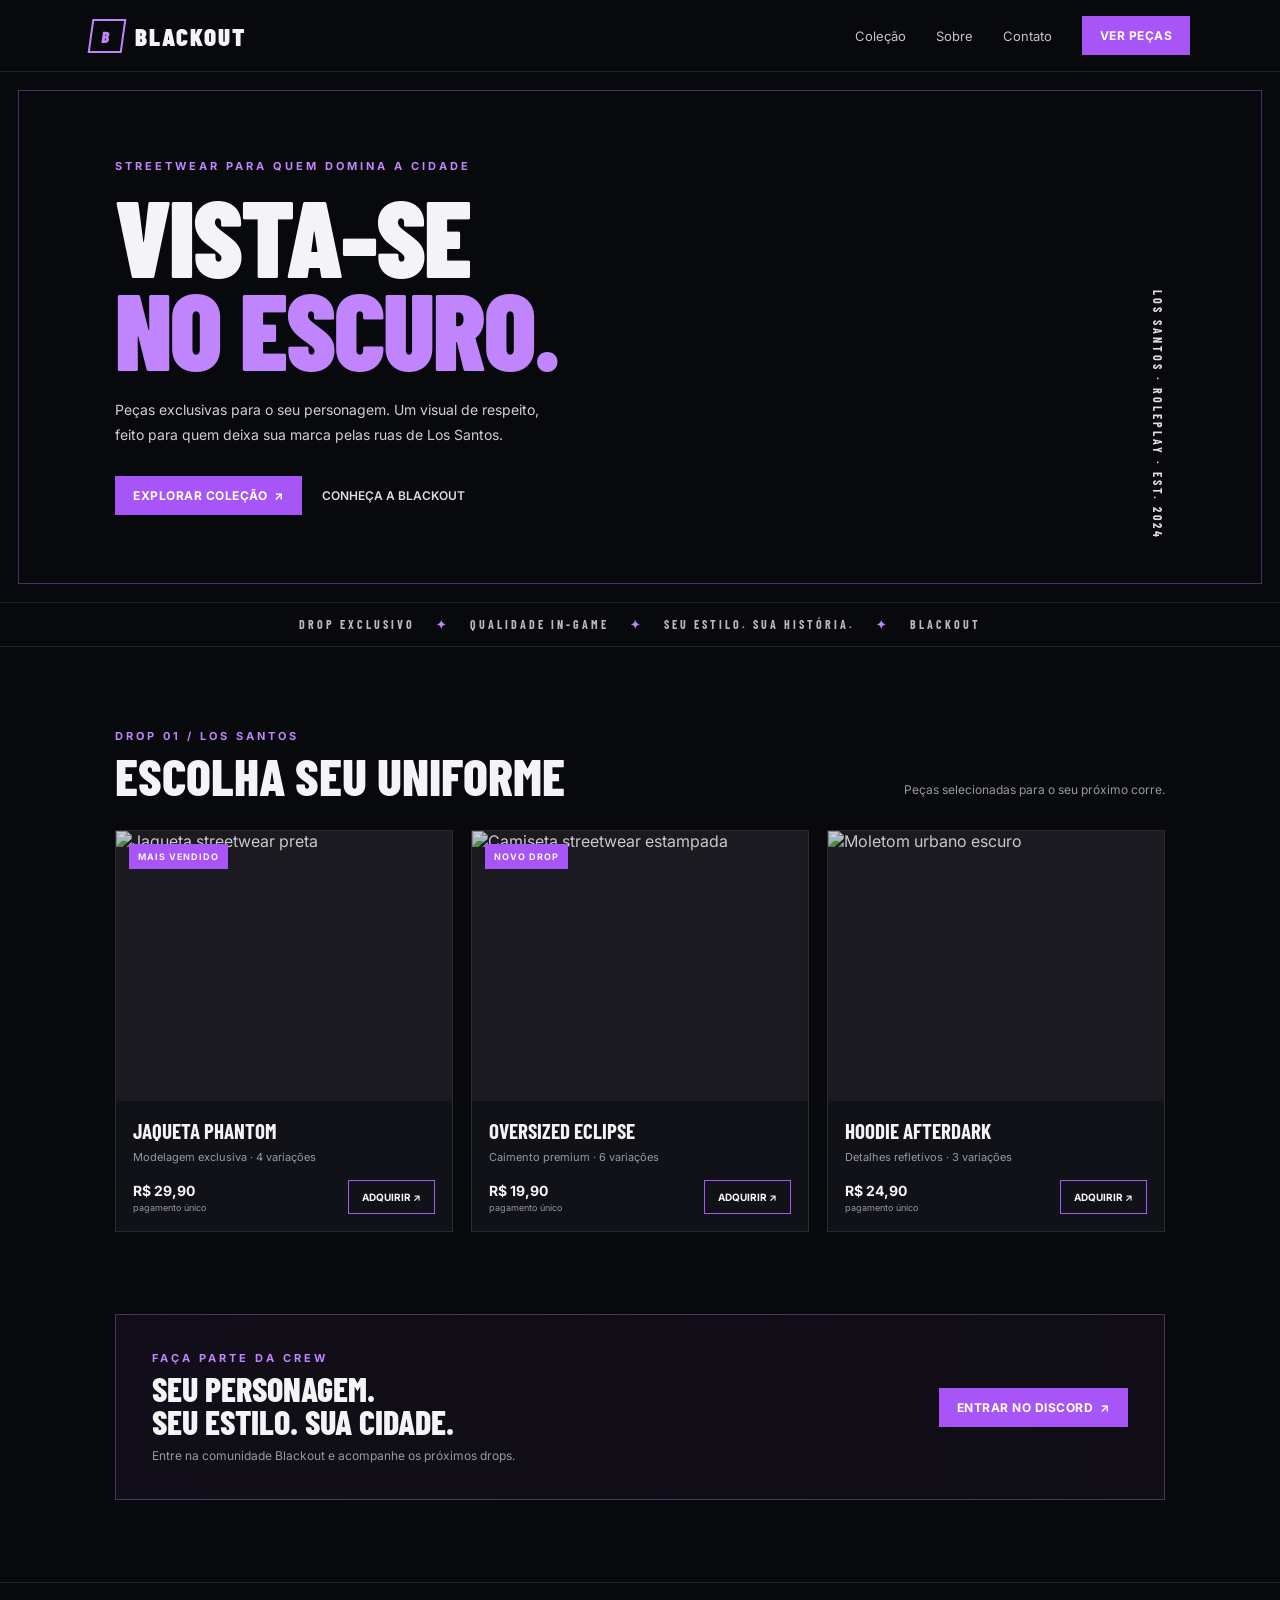
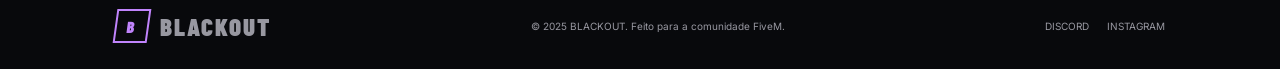
==== index.html @ ffcaeccf "versão inicial" ====
<!DOCTYPE html>
<html lang="pt-BR">
<head>
  <meta charset="UTF-8">
  <meta name="viewport" content="width=device-width, initial-scale=1.0">
  <meta name="theme-color" content="#08090c">
  <title>BLACKOUT — Streetwear para FiveM</title>

  <link rel="preconnect" href="https://fonts.googleapis.com">
  <link rel="preconnect" href="https://fonts.gstatic.com" crossorigin>
  <link href="https://fonts.googleapis.com/css2?family=Barlow+Condensed:wght@500;600;700;800;900&family=Inter:wght@400;500;600;700&display=swap" rel="stylesheet">

  <style>
    :root {
      --bg: #08090c;
      --panel: #111217;
      --text: #f4f3f5;
      --muted: #9898a1;
      --accent: #a855f7;
      --accent-bright: #c084fc;
      --line: rgba(255,255,255,.1);
    }

    * { box-sizing: border-box; }

    html { scroll-behavior: smooth; }

    body {
      margin: 0;
      background: var(--bg);
      color: var(--text);
      font-family: Inter, sans-serif;
    }

    a { color: inherit; text-decoration: none; }

    button { font: inherit; }

    .topbar {
      height: 72px;
      padding: 0 7%;
      display: flex;
      justify-content: space-between;
      align-items: center;
      border-bottom: 1px solid var(--line);
      background: rgba(8,9,12,.92);
    }

    .brand {
      display: flex;
      align-items: center;
      gap: 11px;
      font-family: "Barlow Condensed", sans-serif;
      font-weight: 900;
      font-size: 25px;
      letter-spacing: 2px;
    }

    .brand-mark {
      width: 34px;
      height: 34px;
      display: grid;
      place-items: center;
      border: 2px solid var(--accent-bright);
      color: var(--accent-bright);
      font-size: 16px;
      transform: skew(-8deg);
    }

    nav { display: flex; gap: 30px; align-items: center; }
    nav a { color: #c4c2ca; font-size: 13px; transition: color .2s; }
    nav a:hover { color: var(--accent-bright); }

    .nav-button, .button {
      background: var(--accent);
      color: white;
      border: 0;
      padding: 12px 18px;
      font-size: 12px;
      font-weight: 700;
      letter-spacing: .5px;
      cursor: pointer;
      transition: .2s;
    }

    .nav-button:hover, .button:hover {
      background: var(--accent-bright);
      transform: translateY(-2px);
    }

    .hero {
      min-height: 530px;
      position: relative;
      display: flex;
      align-items: center;
      overflow: hidden;
      padding: 70px 9%;
      background:
        linear-gradient(90deg, rgba(8,9,12,.96) 0%, rgba(8,9,12,.78) 47%, rgba(8,9,12,.18) 100%),
        linear-gradient(0deg, var(--bg), transparent 30%),
        url("https://images.unsplash.com/photo-1519608487953-e999c86e7455?auto=format&fit=crop&w=2000&q=85")
        center 45% / cover;
    }

    .hero::after {
      content: "";
      position: absolute;
      inset: 18px;
      border: 1px solid rgba(192,132,252,.35);
      pointer-events: none;
    }

    .hero-content { position: relative; z-index: 1; max-width: 650px; }

    .eyebrow {
      color: var(--accent-bright);
      font-size: 11px;
      font-weight: 700;
      letter-spacing: 3px;
      text-transform: uppercase;
    }

    h1, h2, h3, p { margin-top: 0; }

    h1 {
      margin: 16px 0;
      font: 900 clamp(58px, 9vw, 108px)/.86 "Barlow Condensed", sans-serif;
      letter-spacing: -2px;
    }

    h1 span { color: var(--accent-bright); }

    .hero p {
      max-width: 440px;
      margin: 22px 0 28px;
      color: #d0ced6;
      font-size: 14px;
      line-height: 1.8;
    }

    .hero-actions { display: flex; align-items: center; gap: 20px; }
    .text-link { color: #dedbe3; font-size: 12px; font-weight: 600; }
    .text-link:hover { color: var(--accent-bright); }

    .hero-tag {
      position: absolute;
      right: 9%;
      bottom: 62px;
      color: #ddd;
      font: 700 12px "Barlow Condensed", sans-serif;
      letter-spacing: 3px;
      writing-mode: vertical-rl;
    }

    .ticker {
      border-top: 1px solid var(--line);
      border-bottom: 1px solid var(--line);
      padding: 14px 0;
      overflow: hidden;
      color: #bbb7c2;
      font: 700 12px "Barlow Condensed", sans-serif;
      letter-spacing: 3px;
      text-align: center;
    }

    .ticker span { color: var(--accent-bright); margin: 0 16px; }

    .section { padding: 82px 9%; }

    .section-heading {
      display: flex;
      justify-content: space-between;
      align-items: end;
      margin-bottom: 30px;
      gap: 20px;
    }

    h2 {
      margin: 8px 0 0;
      font: 800 clamp(36px, 5vw, 52px)/.95 "Barlow Condensed", sans-serif;
      text-transform: uppercase;
    }

    .section-heading p { color: var(--muted); font-size: 12px; margin-bottom: 3px; }

    .products {
      display: grid;
      grid-template-columns: repeat(3, 1fr);
      gap: 18px;
    }

    .product-card {
      background: var(--panel);
      border: 1px solid var(--line);
      transition: transform .2s, border-color .2s;
    }

    .product-card:hover {
      transform: translateY(-5px);
      border-color: rgba(192,132,252,.6);
    }

    .product-image {
      height: 270px;
      position: relative;
      overflow: hidden;
      background: #1a1a20;
    }

    .product-image img {
      width: 100%;
      height: 100%;
      object-fit: cover;
      opacity: .8;
      transition: transform .4s;
    }

    .product-card:hover img { transform: scale(1.05); }

    .badge {
      position: absolute;
      top: 13px;
      left: 13px;
      background: var(--accent);
      padding: 7px 9px;
      font-size: 9px;
      font-weight: 700;
      letter-spacing: 1px;
    }

    .product-info { padding: 17px; }
    .product-info h3 {
      margin-bottom: 7px;
      font: 700 21px "Barlow Condensed", sans-serif;
      text-transform: uppercase;
    }

    .product-info p { color: var(--muted); font-size: 11px; margin-bottom: 16px; }

    .product-bottom {
      display: flex;
      justify-content: space-between;
      align-items: center;
    }

    .price { font-size: 14px; font-weight: 700; }
    .price small { display: block; margin-top: 3px; color: var(--muted); font-size: 9px; font-weight: 400; }
    .buy {
      padding: 10px 13px;
      background: transparent;
      border: 1px solid var(--accent);
      color: var(--text);
      font-size: 10px;
      font-weight: 700;
      cursor: pointer;
    }

    .buy:hover { background: var(--accent); }

    .banner {
      margin: 0 9% 82px;
      padding: 36px;
      display: flex;
      justify-content: space-between;
      align-items: center;
      gap: 20px;
      border: 1px solid rgba(192,132,252,.32);
      background:
        linear-gradient(100deg, rgba(18,14,25,.96), rgba(18,14,25,.8)),
        url("https://images.unsplash.com/photo-1519608487953-e999c86e7455?auto=format&fit=crop&w=1200&q=80") center/cover;
    }

    .banner h2 { font-size: 34px; }
    .banner p { margin: 10px 0 0; color: var(--muted); font-size: 12px; }

    footer {
      padding: 26px 9%;
      border-top: 1px solid var(--line);
      display: flex;
      justify-content: space-between;
      align-items: center;
      color: var(--muted);
      font-size: 10px;
    }

    .socials { display: flex; gap: 18px; }
    .socials a:hover { color: var(--accent-bright); }

    @media (max-width: 760px) {
      .topbar { padding: 0 5%; }
      nav { gap: 14px; }
      nav a:not(.nav-button) { display: none; }
      .hero { min-height: 480px; padding: 60px 8%; }
      .hero-tag { display: none; }
      .section { padding: 60px 6%; }
      .products { grid-template-columns: repeat(2, 1fr); }
      .product-image { height: 230px; }
      .banner { margin: 0 6% 60px; padding: 26px; }
    }

    @media (max-width: 500px) {
      .products { grid-template-columns: 1fr; }
      .product-image { height: 300px; }
      .section-heading { align-items: start; flex-direction: column; }
      .banner { align-items: start; flex-direction: column; }
      footer { align-items: start; flex-direction: column; gap: 16px; }
      .hero-actions { align-items: start; flex-direction: column; }
    }
  </style>
</head>

<body>
  <header class="topbar">
    <a class="brand" href="#" aria-label="Blackout — início">
      <span class="brand-mark">B</span>
      BLACKOUT
    </a>

    <nav aria-label="Navegação principal">
      <a href="#colecao">Coleção</a>
      <a href="#sobre">Sobre</a>
      <a href="#contato">Contato</a>
      <a class="nav-button" href="#colecao">VER PEÇAS</a>
    </nav>
  </header>

  <main>
    <section class="hero">
      <div class="hero-content">
        <div class="eyebrow">Streetwear para quem domina a cidade</div>
        <h1>VISTA-SE<br><span>NO ESCURO.</span></h1>
        <p>
          Peças exclusivas para o seu personagem. Um visual de respeito,
          feito para quem deixa sua marca pelas ruas de Los Santos.
        </p>
        <div class="hero-actions">
          <a class="button" href="#colecao">EXPLORAR COLEÇÃO&nbsp; ↗</a>
          <a class="text-link" href="#sobre">CONHEÇA A BLACKOUT</a>
        </div>
      </div>
      <div class="hero-tag">LOS SANTOS · ROLEPLAY · EST. 2024</div>
    </section>

    <div class="ticker">
      DROP EXCLUSIVO <span>✦</span> QUALIDADE IN-GAME <span>✦</span>
      SEU ESTILO. SUA HISTÓRIA. <span>✦</span> BLACKOUT
    </div>

    <section class="section" id="colecao">
      <div class="section-heading">
        <div>
          <div class="eyebrow">Drop 01 / Los Santos</div>
          <h2>Escolha seu uniforme</h2>
        </div>
        <p>Peças selecionadas para o seu próximo corre.</p>
      </div>

      <div class="products">
        <article class="product-card">
          <div class="product-image">
            <img src="https://images.unsplash.com/photo-1551028719-00167b16eac5?auto=format&fit=crop&w=900&q=85" alt="Jaqueta streetwear preta">
            <span class="badge">MAIS VENDIDO</span>
          </div>
          <div class="product-info">
            <h3>Jaqueta Phantom</h3>
            <p>Modelagem exclusiva · 4 variações</p>
            <div class="product-bottom">
              <div class="price">R$ 29,90<small>pagamento único</small></div>
              <button class="buy" onclick="comprar('Jaqueta Phantom')">ADQUIRIR ↗</button>
            </div>
          </div>
        </article>

        <article class="product-card">
          <div class="product-image">
            <img src="https://images.unsplash.com/photo-1521572163474-6864f9cf17ab?auto=format&fit=crop&w=900&q=85" alt="Camiseta streetwear estampada">
            <span class="badge">NOVO DROP</span>
          </div>
          <div class="product-info">
            <h3>Oversized Eclipse</h3>
            <p>Caimento premium · 6 variações</p>
            <div class="product-bottom">
              <div class="price">R$ 19,90<small>pagamento único</small></div>
              <button class="buy" onclick="comprar('Oversized Eclipse')">ADQUIRIR ↗</button>
            </div>
          </div>
        </article>

        <article class="product-card">
          <div class="product-image">
            <img src="https://images.unsplash.com/photo-1551488831-00ddcb6c6bd3?auto=format&fit=crop&w=900&q=85" alt="Moletom urbano escuro">
          </div>
          <div class="product-info">
            <h3>Hoodie Afterdark</h3>
            <p>Detalhes refletivos · 3 variações</p>
            <div class="product-bottom">
              <div class="price">R$ 24,90<small>pagamento único</small></div>
              <button class="buy" onclick="comprar('Hoodie Afterdark')">ADQUIRIR ↗</button>
            </div>
          </div>
        </article>
      </div>
    </section>

    <section class="banner" id="sobre">
      <div>
        <div class="eyebrow">Faça parte da crew</div>
        <h2>Seu personagem.<br>Seu estilo. Sua cidade.</h2>
        <p>Entre na comunidade Blackout e acompanhe os próximos drops.</p>
      </div>
      <a class="button" href="https://discord.gg/seuconvite" target="_blank" rel="noopener">
        ENTRAR NO DISCORD&nbsp; ↗
      </a>
    </section>
  </main>

  <footer id="contato">
    <a class="brand" href="#"><span class="brand-mark">B</span> BLACKOUT</a>
    <span>© 2025 BLACKOUT. Feito para a comunidade FiveM.</span>
    <div class="socials">
      <a href="https://discord.gg/seuconvite" target="_blank" rel="noopener">DISCORD</a>
      <a href="https://instagram.com/" target="_blank" rel="noopener">INSTAGRAM</a>
    </div>
  </footer>

  <script>
    function comprar(produto) {
      // Troque pelo link da sua loja, Tebex ou canal de atendimento.
      const discord = "https://discord.gg/seuconvite";
      alert(`Você escolheu ${produto}! Configure aqui o link de compra da sua loja.`);
      // Para redirecionar direto, use: window.open(discord, "_blank");
    }
  </script>
</body>
</html>
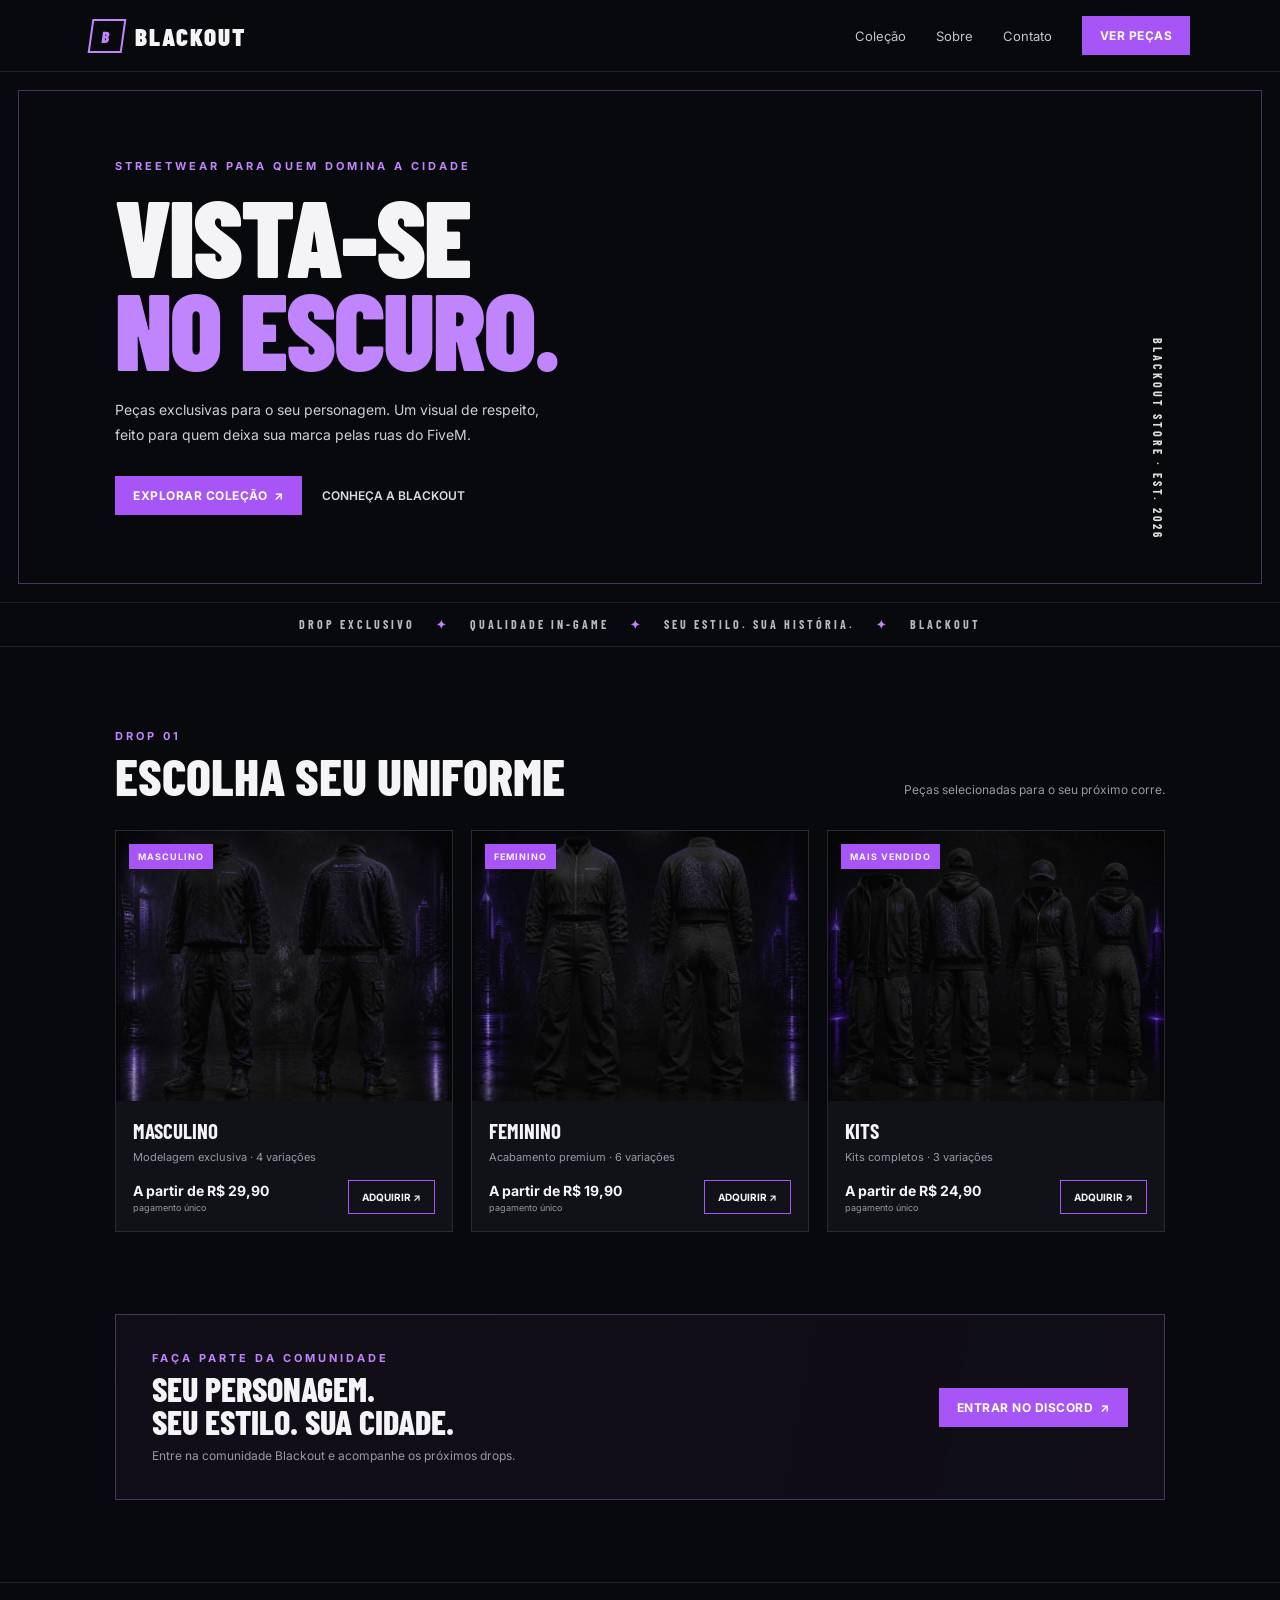
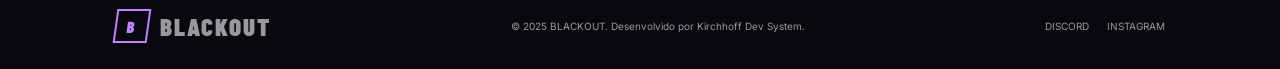
==== commit 28025135: "add metados" ====
--- a/index.html
+++ b/index.html
@@ -1,312 +1,43 @@
 <!DOCTYPE html>
 <html lang="pt-BR">
+
 <head>
   <meta charset="UTF-8">
   <meta name="viewport" content="width=device-width, initial-scale=1.0">
   <meta name="theme-color" content="#08090c">
-  <title>BLACKOUT — Streetwear para FiveM</title>
+  <title>BLACKOUT — Personalizados para FiveM</title>
+
+  <meta name="description"
+    content="Vista seu personagem com estilo. Conheça os drops Blackout: roupas e kits Personalizados masculinos e femininos para GTA FiveM, inspirados na vida do FiveM.">
+
+  <meta name="robots" content="index, follow">
+  <meta name="language" content="pt-BR">
+
+  <meta property="og:type" content="website">
+  <meta property="og:locale" content="pt_BR">
+  <meta property="og:site_name" content="Blackout">
+  <meta property="og:title" content="Blackout | Roupas para GTA FiveM">
+  <meta property="og:description"
+    content="Roupas e kits masculinos e femininos para seu personagem FiveM. Encontre seu estilo e marque presença pelas ruas do FiveM.">
+  <meta property="og:url" content="https://blackoutstorefivem.netlify.app/">
+  <meta property="og:image" content="https://blackoutstorefivem.netlify.app/img/modeagem-roupa-masculina-feminina-kit-fivem.jpeg">
+  <meta property="og:image:alt" content="Coleção de roupas Personalizadas Blackout para GTA FiveM">
+
+  <meta name="twitter:card" content="summary_large_image">
+  <meta name="twitter:title" content="Blackout | Roupas para GTA FiveM">
+  <meta name="twitter:description"
+    content="Explore roupas e kits Personalizados Blackout para personagens masculinos e femininos no FiveM.">
+  <meta name="twitter:image" content="https://blackoutstorefivem.netlify.app/img/modeagem-roupa-masculina-feminina-kit-fivem.jpeg">
+
+  <link rel="canonical" href="https://blackoutstorefivem.netlify.app/">
 
   <link rel="preconnect" href="https://fonts.googleapis.com">
   <link rel="preconnect" href="https://fonts.gstatic.com" crossorigin>
-  <link href="https://fonts.googleapis.com/css2?family=Barlow+Condensed:wght@500;600;700;800;900&family=Inter:wght@400;500;600;700&display=swap" rel="stylesheet">
+  <link
+    href="https://fonts.googleapis.com/css2?family=Barlow+Condensed:wght@500;600;700;800;900&family=Inter:wght@400;500;600;700&display=swap"
+    rel="stylesheet">
+  <link rel="stylesheet" href="style.css">
 
-  <style>
-    :root {
-      --bg: #08090c;
-      --panel: #111217;
-      --text: #f4f3f5;
-      --muted: #9898a1;
-      --accent: #a855f7;
-      --accent-bright: #c084fc;
-      --line: rgba(255,255,255,.1);
-    }
-
-    * { box-sizing: border-box; }
-
-    html { scroll-behavior: smooth; }
-
-    body {
-      margin: 0;
-      background: var(--bg);
-      color: var(--text);
-      font-family: Inter, sans-serif;
-    }
-
-    a { color: inherit; text-decoration: none; }
-
-    button { font: inherit; }
-
-    .topbar {
-      height: 72px;
-      padding: 0 7%;
-      display: flex;
-      justify-content: space-between;
-      align-items: center;
-      border-bottom: 1px solid var(--line);
-      background: rgba(8,9,12,.92);
-    }
-
-    .brand {
-      display: flex;
-      align-items: center;
-      gap: 11px;
-      font-family: "Barlow Condensed", sans-serif;
-      font-weight: 900;
-      font-size: 25px;
-      letter-spacing: 2px;
-    }
-
-    .brand-mark {
-      width: 34px;
-      height: 34px;
-      display: grid;
-      place-items: center;
-      border: 2px solid var(--accent-bright);
-      color: var(--accent-bright);
-      font-size: 16px;
-      transform: skew(-8deg);
-    }
-
-    nav { display: flex; gap: 30px; align-items: center; }
-    nav a { color: #c4c2ca; font-size: 13px; transition: color .2s; }
-    nav a:hover { color: var(--accent-bright); }
-
-    .nav-button, .button {
-      background: var(--accent);
-      color: white;
-      border: 0;
-      padding: 12px 18px;
-      font-size: 12px;
-      font-weight: 700;
-      letter-spacing: .5px;
-      cursor: pointer;
-      transition: .2s;
-    }
-
-    .nav-button:hover, .button:hover {
-      background: var(--accent-bright);
-      transform: translateY(-2px);
-    }
-
-    .hero {
-      min-height: 530px;
-      position: relative;
-      display: flex;
-      align-items: center;
-      overflow: hidden;
-      padding: 70px 9%;
-      background:
-        linear-gradient(90deg, rgba(8,9,12,.96) 0%, rgba(8,9,12,.78) 47%, rgba(8,9,12,.18) 100%),
-        linear-gradient(0deg, var(--bg), transparent 30%),
-        url("https://images.unsplash.com/photo-1519608487953-e999c86e7455?auto=format&fit=crop&w=2000&q=85")
-        center 45% / cover;
-    }
-
-    .hero::after {
-      content: "";
-      position: absolute;
-      inset: 18px;
-      border: 1px solid rgba(192,132,252,.35);
-      pointer-events: none;
-    }
-
-    .hero-content { position: relative; z-index: 1; max-width: 650px; }
-
-    .eyebrow {
-      color: var(--accent-bright);
-      font-size: 11px;
-      font-weight: 700;
-      letter-spacing: 3px;
-      text-transform: uppercase;
-    }
-
-    h1, h2, h3, p { margin-top: 0; }
-
-    h1 {
-      margin: 16px 0;
-      font: 900 clamp(58px, 9vw, 108px)/.86 "Barlow Condensed", sans-serif;
-      letter-spacing: -2px;
-    }
-
-    h1 span { color: var(--accent-bright); }
-
-    .hero p {
-      max-width: 440px;
-      margin: 22px 0 28px;
-      color: #d0ced6;
-      font-size: 14px;
-      line-height: 1.8;
-    }
-
-    .hero-actions { display: flex; align-items: center; gap: 20px; }
-    .text-link { color: #dedbe3; font-size: 12px; font-weight: 600; }
-    .text-link:hover { color: var(--accent-bright); }
-
-    .hero-tag {
-      position: absolute;
-      right: 9%;
-      bottom: 62px;
-      color: #ddd;
-      font: 700 12px "Barlow Condensed", sans-serif;
-      letter-spacing: 3px;
-      writing-mode: vertical-rl;
-    }
-
-    .ticker {
-      border-top: 1px solid var(--line);
-      border-bottom: 1px solid var(--line);
-      padding: 14px 0;
-      overflow: hidden;
-      color: #bbb7c2;
-      font: 700 12px "Barlow Condensed", sans-serif;
-      letter-spacing: 3px;
-      text-align: center;
-    }
-
-    .ticker span { color: var(--accent-bright); margin: 0 16px; }
-
-    .section { padding: 82px 9%; }
-
-    .section-heading {
-      display: flex;
-      justify-content: space-between;
-      align-items: end;
-      margin-bottom: 30px;
-      gap: 20px;
-    }
-
-    h2 {
-      margin: 8px 0 0;
-      font: 800 clamp(36px, 5vw, 52px)/.95 "Barlow Condensed", sans-serif;
-      text-transform: uppercase;
-    }
-
-    .section-heading p { color: var(--muted); font-size: 12px; margin-bottom: 3px; }
-
-    .products {
-      display: grid;
-      grid-template-columns: repeat(3, 1fr);
-      gap: 18px;
-    }
-
-    .product-card {
-      background: var(--panel);
-      border: 1px solid var(--line);
-      transition: transform .2s, border-color .2s;
-    }
-
-    .product-card:hover {
-      transform: translateY(-5px);
-      border-color: rgba(192,132,252,.6);
-    }
-
-    .product-image {
-      height: 270px;
-      position: relative;
-      overflow: hidden;
-      background: #1a1a20;
-    }
-
-    .product-image img {
-      width: 100%;
-      height: 100%;
-      object-fit: cover;
-      opacity: .8;
-      transition: transform .4s;
-    }
-
-    .product-card:hover img { transform: scale(1.05); }
-
-    .badge {
-      position: absolute;
-      top: 13px;
-      left: 13px;
-      background: var(--accent);
-      padding: 7px 9px;
-      font-size: 9px;
-      font-weight: 700;
-      letter-spacing: 1px;
-    }
-
-    .product-info { padding: 17px; }
-    .product-info h3 {
-      margin-bottom: 7px;
-      font: 700 21px "Barlow Condensed", sans-serif;
-      text-transform: uppercase;
-    }
-
-    .product-info p { color: var(--muted); font-size: 11px; margin-bottom: 16px; }
-
-    .product-bottom {
-      display: flex;
-      justify-content: space-between;
-      align-items: center;
-    }
-
-    .price { font-size: 14px; font-weight: 700; }
-    .price small { display: block; margin-top: 3px; color: var(--muted); font-size: 9px; font-weight: 400; }
-    .buy {
-      padding: 10px 13px;
-      background: transparent;
-      border: 1px solid var(--accent);
-      color: var(--text);
-      font-size: 10px;
-      font-weight: 700;
-      cursor: pointer;
-    }
-
-    .buy:hover { background: var(--accent); }
-
-    .banner {
-      margin: 0 9% 82px;
-      padding: 36px;
-      display: flex;
-      justify-content: space-between;
-      align-items: center;
-      gap: 20px;
-      border: 1px solid rgba(192,132,252,.32);
-      background:
-        linear-gradient(100deg, rgba(18,14,25,.96), rgba(18,14,25,.8)),
-        url("https://images.unsplash.com/photo-1519608487953-e999c86e7455?auto=format&fit=crop&w=1200&q=80") center/cover;
-    }
-
-    .banner h2 { font-size: 34px; }
-    .banner p { margin: 10px 0 0; color: var(--muted); font-size: 12px; }
-
-    footer {
-      padding: 26px 9%;
-      border-top: 1px solid var(--line);
-      display: flex;
-      justify-content: space-between;
-      align-items: center;
-      color: var(--muted);
-      font-size: 10px;
-    }
-
-    .socials { display: flex; gap: 18px; }
-    .socials a:hover { color: var(--accent-bright); }
-
-    @media (max-width: 760px) {
-      .topbar { padding: 0 5%; }
-      nav { gap: 14px; }
-      nav a:not(.nav-button) { display: none; }
-      .hero { min-height: 480px; padding: 60px 8%; }
-      .hero-tag { display: none; }
-      .section { padding: 60px 6%; }
-      .products { grid-template-columns: repeat(2, 1fr); }
-      .product-image { height: 230px; }
-      .banner { margin: 0 6% 60px; padding: 26px; }
-    }
-
-    @media (max-width: 500px) {
-      .products { grid-template-columns: 1fr; }
-      .product-image { height: 300px; }
-      .section-heading { align-items: start; flex-direction: column; }
-      .banner { align-items: start; flex-direction: column; }
-      footer { align-items: start; flex-direction: column; gap: 16px; }
-      .hero-actions { align-items: start; flex-direction: column; }
-    }
-  </style>
 </head>
 
 <body>
@@ -331,14 +62,14 @@
         <h1>VISTA-SE<br><span>NO ESCURO.</span></h1>
         <p>
           Peças exclusivas para o seu personagem. Um visual de respeito,
-          feito para quem deixa sua marca pelas ruas de Los Santos.
+          feito para quem deixa sua marca pelas ruas do FiveM.
         </p>
         <div class="hero-actions">
           <a class="button" href="#colecao">EXPLORAR COLEÇÃO&nbsp; ↗</a>
           <a class="text-link" href="#sobre">CONHEÇA A BLACKOUT</a>
         </div>
       </div>
-      <div class="hero-tag">LOS SANTOS · ROLEPLAY · EST. 2024</div>
+      <div class="hero-tag">BLACKOUT STORE · EST. 2026</div>
     </section>
 
     <div class="ticker">
@@ -349,7 +80,7 @@
     <section class="section" id="colecao">
       <div class="section-heading">
         <div>
-          <div class="eyebrow">Drop 01 / Los Santos</div>
+          <div class="eyebrow">Drop 01</div>
           <h2>Escolha seu uniforme</h2>
         </div>
         <p>Peças selecionadas para o seu próximo corre.</p>
@@ -358,14 +89,15 @@
       <div class="products">
         <article class="product-card">
           <div class="product-image">
-            <img src="https://images.unsplash.com/photo-1551028719-00167b16eac5?auto=format&fit=crop&w=900&q=85" alt="Jaqueta streetwear preta">
-            <span class="badge">MAIS VENDIDO</span>
+            <img src="img/modeagem-roupa-masculina-fivem.jpeg"
+              alt="Jaqueta streetwear preta">
+            <span class="badge">MASCULINO</span>
           </div>
           <div class="product-info">
-            <h3>Jaqueta Phantom</h3>
+            <h3>Masculino</h3>
             <p>Modelagem exclusiva · 4 variações</p>
             <div class="product-bottom">
-              <div class="price">R$ 29,90<small>pagamento único</small></div>
+              <div class="price">A partir de R$ 29,90<small>pagamento único</small></div>
               <button class="buy" onclick="comprar('Jaqueta Phantom')">ADQUIRIR ↗</button>
             </div>
           </div>
@@ -373,14 +105,15 @@
 
         <article class="product-card">
           <div class="product-image">
-            <img src="https://images.unsplash.com/photo-1521572163474-6864f9cf17ab?auto=format&fit=crop&w=900&q=85" alt="Camiseta streetwear estampada">
-            <span class="badge">NOVO DROP</span>
+            <img src="img/modeagem-roupa-feminina-fivem.jpeg"
+              alt="Camiseta streetwear estampada">
+            <span class="badge">FEMININO</span>
           </div>
           <div class="product-info">
-            <h3>Oversized Eclipse</h3>
-            <p>Caimento premium · 6 variações</p>
+            <h3>Feminino</h3>
+            <p>Acabamento premium · 6 variações</p>
             <div class="product-bottom">
-              <div class="price">R$ 19,90<small>pagamento único</small></div>
+              <div class="price">A partir de R$ 19,90<small>pagamento único</small></div>
               <button class="buy" onclick="comprar('Oversized Eclipse')">ADQUIRIR ↗</button>
             </div>
           </div>
@@ -388,13 +121,15 @@
 
         <article class="product-card">
           <div class="product-image">
-            <img src="https://images.unsplash.com/photo-1551488831-00ddcb6c6bd3?auto=format&fit=crop&w=900&q=85" alt="Moletom urbano escuro">
+            <img src="img/modeagem-kit-roupa-masculina-feminina-fivem.jpeg"
+              alt="Moletom urbano escuro">
+            <span class="badge">MAIS VENDIDO</span>
           </div>
           <div class="product-info">
-            <h3>Hoodie Afterdark</h3>
-            <p>Detalhes refletivos · 3 variações</p>
+            <h3>Kits</h3>
+            <p>Kits completos · 3 variações</p>
             <div class="product-bottom">
-              <div class="price">R$ 24,90<small>pagamento único</small></div>
+              <div class="price">A partir de R$ 24,90<small>pagamento único</small></div>
               <button class="buy" onclick="comprar('Hoodie Afterdark')">ADQUIRIR ↗</button>
             </div>
           </div>
@@ -404,7 +139,7 @@
 
     <section class="banner" id="sobre">
       <div>
-        <div class="eyebrow">Faça parte da crew</div>
+        <div class="eyebrow">Faça parte da comunidade</div>
         <h2>Seu personagem.<br>Seu estilo. Sua cidade.</h2>
         <p>Entre na comunidade Blackout e acompanhe os próximos drops.</p>
       </div>
@@ -416,7 +151,7 @@
 
   <footer id="contato">
     <a class="brand" href="#"><span class="brand-mark">B</span> BLACKOUT</a>
-    <span>© 2025 BLACKOUT. Feito para a comunidade FiveM.</span>
+    <span>© 2025 BLACKOUT. <a href="https://kirchhoffdevsystem.com">Desenvolvido por Kirchhoff Dev System</a>.</span>
     <div class="socials">
       <a href="https://discord.gg/seuconvite" target="_blank" rel="noopener">DISCORD</a>
       <a href="https://instagram.com/" target="_blank" rel="noopener">INSTAGRAM</a>
@@ -432,4 +167,5 @@
     }
   </script>
 </body>
+
 </html>
--- a/style.css
+++ b/style.css
@@ -0,0 +1,434 @@
+:root {
+    --bg: #08090c;
+    --panel: #111217;
+    --text: #f4f3f5;
+    --muted: #9898a1;
+    --accent: #a855f7;
+    --accent-bright: #c084fc;
+    --line: rgba(255, 255, 255, .1);
+}
+
+* {
+    box-sizing: border-box;
+}
+
+html {
+    scroll-behavior: smooth;
+}
+
+body {
+    margin: 0;
+    background: var(--bg);
+    color: var(--text);
+    font-family: Inter, sans-serif;
+}
+
+a {
+    color: inherit;
+    text-decoration: none;
+}
+
+button {
+    font: inherit;
+}
+
+.topbar {
+    height: 72px;
+    padding: 0 7%;
+    display: flex;
+    justify-content: space-between;
+    align-items: center;
+    border-bottom: 1px solid var(--line);
+    background: rgba(8, 9, 12, .92);
+}
+
+.brand {
+    display: flex;
+    align-items: center;
+    gap: 11px;
+    font-family: "Barlow Condensed", sans-serif;
+    font-weight: 900;
+    font-size: 25px;
+    letter-spacing: 2px;
+}
+
+.brand-mark {
+    width: 34px;
+    height: 34px;
+    display: grid;
+    place-items: center;
+    border: 2px solid var(--accent-bright);
+    color: var(--accent-bright);
+    font-size: 16px;
+    transform: skew(-8deg);
+}
+
+nav {
+    display: flex;
+    gap: 30px;
+    align-items: center;
+}
+
+nav a {
+    color: #c4c2ca;
+    font-size: 13px;
+    transition: color .2s;
+}
+
+nav a:hover {
+    color: var(--accent-bright);
+}
+
+.nav-button,
+.button {
+    background: var(--accent);
+    color: white;
+    border: 0;
+    padding: 12px 18px;
+    font-size: 12px;
+    font-weight: 700;
+    letter-spacing: .5px;
+    cursor: pointer;
+    transition: .2s;
+}
+
+.nav-button:hover,
+.button:hover {
+    background: var(--accent-bright);
+    transform: translateY(-2px);
+}
+
+.hero {
+    min-height: 530px;
+    position: relative;
+    display: flex;
+    align-items: center;
+    overflow: hidden;
+    padding: 70px 9%;
+    background:
+        linear-gradient(90deg, rgba(8, 9, 12, .96) 0%, rgba(8, 9, 12, .78) 47%, rgba(8, 9, 12, .18) 100%),
+        linear-gradient(0deg, var(--bg), transparent 30%),
+        url("https://images.unsplash.com/photo-1519608487953-e999c86e7455?auto=format&fit=crop&w=2000&q=85") center 45% / cover;
+}
+
+.hero::after {
+    content: "";
+    position: absolute;
+    inset: 18px;
+    border: 1px solid rgba(192, 132, 252, .35);
+    pointer-events: none;
+}
+
+.hero-content {
+    position: relative;
+    z-index: 1;
+    max-width: 650px;
+}
+
+.eyebrow {
+    color: var(--accent-bright);
+    font-size: 11px;
+    font-weight: 700;
+    letter-spacing: 3px;
+    text-transform: uppercase;
+}
+
+h1,
+h2,
+h3,
+p {
+    margin-top: 0;
+}
+
+h1 {
+    margin: 16px 0;
+    font: 900 clamp(58px, 9vw, 108px)/.86 "Barlow Condensed", sans-serif;
+    letter-spacing: -2px;
+}
+
+h1 span {
+    color: var(--accent-bright);
+}
+
+.hero p {
+    max-width: 440px;
+    margin: 22px 0 28px;
+    color: #d0ced6;
+    font-size: 14px;
+    line-height: 1.8;
+}
+
+.hero-actions {
+    display: flex;
+    align-items: center;
+    gap: 20px;
+}
+
+.text-link {
+    color: #dedbe3;
+    font-size: 12px;
+    font-weight: 600;
+}
+
+.text-link:hover {
+    color: var(--accent-bright);
+}
+
+.hero-tag {
+    position: absolute;
+    right: 9%;
+    bottom: 62px;
+    color: #ddd;
+    font: 700 12px "Barlow Condensed", sans-serif;
+    letter-spacing: 3px;
+    writing-mode: vertical-rl;
+}
+
+.ticker {
+    border-top: 1px solid var(--line);
+    border-bottom: 1px solid var(--line);
+    padding: 14px 0;
+    overflow: hidden;
+    color: #bbb7c2;
+    font: 700 12px "Barlow Condensed", sans-serif;
+    letter-spacing: 3px;
+    text-align: center;
+}
+
+.ticker span {
+    color: var(--accent-bright);
+    margin: 0 16px;
+}
+
+.section {
+    padding: 82px 9%;
+}
+
+.section-heading {
+    display: flex;
+    justify-content: space-between;
+    align-items: end;
+    margin-bottom: 30px;
+    gap: 20px;
+}
+
+h2 {
+    margin: 8px 0 0;
+    font: 800 clamp(36px, 5vw, 52px)/.95 "Barlow Condensed", sans-serif;
+    text-transform: uppercase;
+}
+
+.section-heading p {
+    color: var(--muted);
+    font-size: 12px;
+    margin-bottom: 3px;
+}
+
+.products {
+    display: grid;
+    grid-template-columns: repeat(3, 1fr);
+    gap: 18px;
+}
+
+.product-card {
+    background: var(--panel);
+    border: 1px solid var(--line);
+    transition: transform .2s, border-color .2s;
+}
+
+.product-card:hover {
+    transform: translateY(-5px);
+    border-color: rgba(192, 132, 252, .6);
+}
+
+.product-image {
+    height: 270px;
+    position: relative;
+    overflow: hidden;
+    background: #1a1a20;
+}
+
+.product-image img {
+    width: 100%;
+    height: 100%;
+    object-fit: cover;
+    opacity: .8;
+    transition: transform .4s;
+}
+
+.product-card:hover img {
+    transform: scale(1.05);
+}
+
+.badge {
+    position: absolute;
+    top: 13px;
+    left: 13px;
+    background: var(--accent);
+    padding: 7px 9px;
+    font-size: 9px;
+    font-weight: 700;
+    letter-spacing: 1px;
+}
+
+.product-info {
+    padding: 17px;
+}
+
+.product-info h3 {
+    margin-bottom: 7px;
+    font: 700 21px "Barlow Condensed", sans-serif;
+    text-transform: uppercase;
+}
+
+.product-info p {
+    color: var(--muted);
+    font-size: 11px;
+    margin-bottom: 16px;
+}
+
+.product-bottom {
+    display: flex;
+    justify-content: space-between;
+    align-items: center;
+}
+
+.price {
+    font-size: 14px;
+    font-weight: 700;
+}
+
+.price small {
+    display: block;
+    margin-top: 3px;
+    color: var(--muted);
+    font-size: 9px;
+    font-weight: 400;
+}
+
+.buy {
+    padding: 10px 13px;
+    background: transparent;
+    border: 1px solid var(--accent);
+    color: var(--text);
+    font-size: 10px;
+    font-weight: 700;
+    cursor: pointer;
+}
+
+.buy:hover {
+    background: var(--accent);
+}
+
+.banner {
+    margin: 0 9% 82px;
+    padding: 36px;
+    display: flex;
+    justify-content: space-between;
+    align-items: center;
+    gap: 20px;
+    border: 1px solid rgba(192, 132, 252, .32);
+    background:
+        linear-gradient(100deg, rgba(18, 14, 25, .96), rgba(18, 14, 25, .8)),
+        url("https://images.unsplash.com/photo-1519608487953-e999c86e7455?auto=format&fit=crop&w=1200&q=80") center/cover;
+}
+
+.banner h2 {
+    font-size: 34px;
+}
+
+.banner p {
+    margin: 10px 0 0;
+    color: var(--muted);
+    font-size: 12px;
+}
+
+footer {
+    padding: 26px 9%;
+    border-top: 1px solid var(--line);
+    display: flex;
+    justify-content: space-between;
+    align-items: center;
+    color: var(--muted);
+    font-size: 10px;
+}
+
+.socials {
+    display: flex;
+    gap: 18px;
+}
+
+.socials a:hover {
+    color: var(--accent-bright);
+}
+
+@media (max-width: 760px) {
+    .topbar {
+        padding: 0 5%;
+    }
+
+    nav {
+        gap: 14px;
+    }
+
+    nav a:not(.nav-button) {
+        display: none;
+    }
+
+    .hero {
+        min-height: 480px;
+        padding: 60px 8%;
+    }
+
+    .hero-tag {
+        display: none;
+    }
+
+    .section {
+        padding: 60px 6%;
+    }
+
+    .products {
+        grid-template-columns: repeat(2, 1fr);
+    }
+
+    .product-image {
+        height: 230px;
+    }
+
+    .banner {
+        margin: 0 6% 60px;
+        padding: 26px;
+    }
+}
+
+@media (max-width: 500px) {
+    .products {
+        grid-template-columns: 1fr;
+    }
+
+    .product-image {
+        height: 300px;
+    }
+
+    .section-heading {
+        align-items: start;
+        flex-direction: column;
+    }
+
+    .banner {
+        align-items: start;
+        flex-direction: column;
+    }
+
+    footer {
+        align-items: start;
+        flex-direction: column;
+        gap: 16px;
+    }
+
+    .hero-actions {
+        align-items: start;
+        flex-direction: column;
+    }
+}
